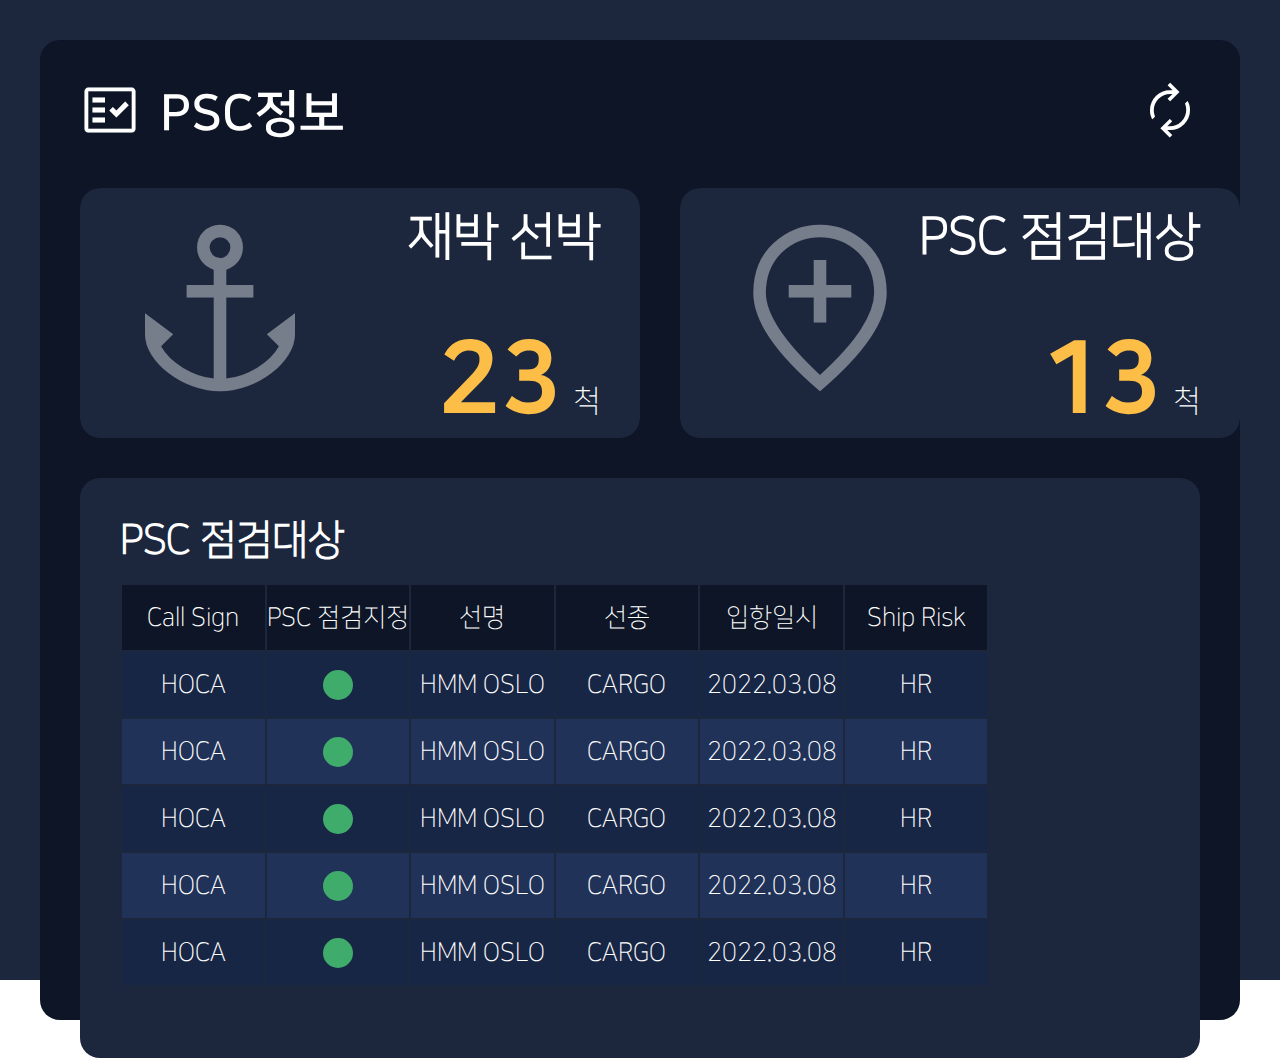
==== dashboard4.html @ a21d6be3 "kr6 project" ====
<!DOCTYPE html>
<html lang="en">

<head>
    <meta charset="UTF-8">
    <meta http-equiv="X-UA-Compatible" content="IE=edge">
    <meta name="viewport" content="width=device-width, initial-scale=1.0">
    <link rel="stylesheet" href="css/style.css">

    <!-- Bootstrap CSS -->
    <link href="https://cdn.jsdelivr.net/npm/bootstrap@5.1.3/dist/css/bootstrap.min.css" rel="stylesheet"
        integrity="sha384-1BmE4kWBq78iYhFldvKuhfTAU6auU8tT94WrHftjDbrCEXSU1oBoqyl2QvZ6jIW3" crossorigin="anonymous">
    <!-- Bootstrap bundle-->
    <script src="https://cdn.jsdelivr.net/npm/bootstrap@5.1.3/dist/js/bootstrap.bundle.min.js"
        integrity="sha384-ka7Sk0Gln4gmtz2MlQnikT1wXgYsOg+OMhuP+IlRH9sENBO0LRn5q+8nbTov4+1p"
        crossorigin="anonymous"></script>
    <!-- Bootstrap popper-->
    <script src="https://cdn.jsdelivr.net/npm/@popperjs/core@2.10.2/dist/umd/popper.min.js"
        integrity="sha384-7+zCNj/IqJ95wo16oMtfsKbZ9ccEh31eOz1HGyDuCQ6wgnyJNSYdrPa03rtR1zdB"
        crossorigin="anonymous"></script>
    <script script src="https://cdn.jsdelivr.net/npm/bootstrap@5.1.3/dist/js/bootstrap.min.js"
        integrity="sha384-QJHtvGhmr9XOIpI6YVutG+2QOK9T+ZnN4kzFN1RtK3zEFEIsxhlmWl5/YESvpZ13"
        crossorigin="anonymous"></script>
    <!-- Bootstrap icon -->
    <link rel="stylesheet" href="https://cdn.jsdelivr.net/npm/bootstrap-icons@1.7.1/font/bootstrap-icons.css">
    <!-- Google icon -->
    <link rel="stylesheet"
        href="https://fonts.googleapis.com/css2?family=Material+Symbols+Outlined:opsz,wght,FILL,GRAD@20..48,100..700,0..1,-50..200" />
    <title>PSC정보</title>
    <script src="//code.jquery.com/jquery-3.4.1.min.js"></script>
    <script src="js/main.js" type="text/javascript"></script>
</head>

<body>
    <div class="kr_container">
        <div class="section">
            <div class="contents_1">
                <div class="point">
                    <span class="material-symbols-outlined">fact_check</span>
                </div>
                <h3>PSC정보</h3>
                <div class="reset">
                    <span onclick="loaderShow()" class="material-symbols-outlined">autorenew</span>
                </div>
            </div>
            <div class="contents_2">
                <div class="contents__box" id="open1">
                    <div class="bg_gradient"></div>
                    <div class="contents__box__icon">
                        <span class="material-symbols-outlined">anchor</span>
                    </div>
                    <div class="contents__box__title">재박 선박</div>
                    <div class="contents__box__info"><span>23</span>척</div>
                </div>
                <div class="contents__box" id="open2">
                    <div class="bg_gradient"></div>
                    <div class="contents__box__icon">
                        <span class="material-symbols-outlined">add_location</span>
                    </div>
                    <div class="contents__box__title">PSC 점검대상</div>
                    <div class="contents__box__info"><span>13</span>척</div>
                </div>
                <div class="contents__box" id="open3">
                    <div class="bg_gradient"></div>
                    <div class="contents__box__icon">
                        <span class="material-symbols-outlined">where_to_vote</span>
                    </div>
                    <div class="contents__box__title">PSC 점검지정</div>
                    <div class="contents__box__info"><span>23</span>척</div>
                </div>
            </div>
            <div class="contents_3">
                <div class="contents_3__title">PSC 점검대상</div>
                <div class="contents_3__table">
                    <table class="table">
                        <colgroup>
                            <col width="16.6%">
                            <col width="16.6%">
                            <col width="16.6%">
                            <col width="16.6%">
                            <col width="16.6%">
                            <col width="16.6%">
                        </colgroup>
                        <thead>
                            <tr class="table_title">
                                <th>Call Sign</th>
                                <th>PSC 점검지정</th>
                                <th>선명</th>
                                <th>선종</th>
                                <th>입항일시</th>
                                <th>Ship Risk</th>
                            </tr>
                        </thead>
                        <tbody>
                            <tr>
                                <td>HOCA</td>
                                <td class="check">
                                    <div></div>
                                </td>
                                <td>HMM OSLO</td>
                                <td>CARGO</td>
                                <td>2022.03.08</td>
                                <td>HR</td>
                            </tr>
                            <tr>
                                <td>HOCA</td>
                                <td class="check">
                                    <div></div>
                                </td>
                                <td>HMM OSLO</td>
                                <td>CARGO</td>
                                <td>2022.03.08</td>
                                <td>HR</td>
                            </tr>
                            <tr>
                                <td>HOCA</td>
                                <td class="check">
                                    <div></div>
                                </td>
                                <td>HMM OSLO</td>
                                <td>CARGO</td>
                                <td>2022.03.08</td>
                                <td>HR</td>
                            </tr>
                            <tr>
                                <td>HOCA</td>
                                <td class="check">
                                    <div></div>
                                </td>
                                <td>HMM OSLO</td>
                                <td>CARGO</td>
                                <td>2022.03.08</td>
                                <td>HR</td>
                            </tr>
                            <tr>
                                <td>HOCA</td>
                                <td class="check">
                                    <div></div>
                                </td>
                                <td>HMM OSLO</td>
                                <td>CARGO</td>
                                <td>2022.03.08</td>
                                <td>HR</td>
                            </tr>
                        </tbody>
                    </table>
                </div>
            </div>
        </div>

        <!-- 로딩 중 -->
        <div class="loader">
            <div class="loader__box">
                <div class="loader__circle">
                    <span style="--i:1;"></span>
                    <span style="--i:2;"></span>
                    <span style="--i:3;"></span>
                    <span style="--i:4;"></span>
                    <span style="--i:5;"></span>
                    <span style="--i:6;"></span>
                    <span style="--i:7;"></span>
                    <span style="--i:8;"></span>
                    <span style="--i:9;"></span>
                    <span style="--i:10;"></span>
                    <span style="--i:11;"></span>
                    <span style="--i:12;"></span>
                    <span style="--i:13;"></span>
                    <span style="--i:14;"></span>
                    <span style="--i:15;"></span>
                    <span style="--i:16;"></span>
                    <span style="--i:17;"></span>
                    <span style="--i:18;"></span>
                    <span style="--i:19;"></span>
                    <span style="--i:20;"></span>
                </div>
            </div>
        </div>
    </div>

</body>
</html>
---- css/style.css ----
/* 공통 */
@font-face {
    font-family: 'NanumSquareB';
    src: url("font/NanumSquareB.otf") format("opentype");
}

@font-face {
    font-family: 'NanumSquareEB';
    src: url("font/NanumSquareEB.otf") format("opentype");
}

@font-face {
    font-family: 'NanumSquareL';
    src: url("font/NanumSquareL.otf") format("opentype");
}

@font-face {
    font-family: 'NanumSquareOTF_acB';
    src: url("font/NanumSquareOTF_acB.otf") format("opentype");
}

@font-face {
    font-family: 'NanumSquareOTF_acEB';
    src: url("font/NanumSquareOTF_acEB.otf") format("opentype");
}

@font-face {
    font-family: 'NanumSquareOTF_acL';
    src: url("font/NanumSquareOTF_acL.otf") format("opentype");
}

@font-face {
    font-family: 'NanumSquareOTF_acR';
    src: url("font/NanumSquareOTF_acR.otf") format("opentype");
}

@font-face {
    font-family: 'NanumSquareR';
    src: url("font/NanumSquareR.otf") format("opentype");
}


* {
    padding: 0;
    margin: 0;
}

ul {
    list-style: none;
}

html {
    width: 100%;
    height: 100%;
    font-size: 10px;
}

body {
    width: 100%;
    height: 100%;
    font-family: 'NanumSquareL'
}

/* dashboard4 */
/* PSC정보 */

/* contents_1 */
.kr_container {
    position: relative;
    background-color: #1c273e;
    height: 100%;
    padding: 40px;
}

.kr_container .section {
    background-color: #0d1526;
    height: 100%;
    border-radius: 20px;
    padding: 40px;
}

.kr_container .section .contents_1 {
    display: flex;
    align-items: center;
    padding-bottom: 40px;
    position: relative;
}

.kr_container .section .contents_1 span {
    font-size: 60px;
    color: #fff;
    transition: .4s;
}

.kr_container .section .contents_1 .point {
    margin-right: 20px;
    margin-bottom: 0.5rem;
}

.kr_container .section .contents_1 .reset {
    position: absolute;
    right: 0;
    cursor: pointer;
    margin-bottom: 0.5rem;
}

.kr_container .section .contents_1 .reset:hover span {
    color: #aeaeae;
    transition: .4s;
    transform: rotate(90deg);
}

.kr_container .section .contents_1 h3 {
    color: #fff;
    font-size: 50px;
    font-family: 'NanumSquareB';
}

/* contents_2 */
.contents_2 {
    display: flex;
    justify-content: space-between;
    margin-bottom: 40px;
    height: 250px;
}

.contents__box {
    min-width: 560px;
    width: 100%;
    height: 250px;
    border-radius: 20px;
    margin: 0 20px;
    position: relative;
    overflow: hidden;
    cursor: pointer;
}

.contents__box:first-child {
    margin-left: 0;
}

.contents__box:last-child {
    margin-right: 0;
}

.contents__box .bg_gradient {
    min-width: 560px;
    width: 100%;
    height: 250px;
    border-radius: 20px;
    overflow: hidden;
    background-color: #1C273E;
    transition: .7s;
}

.contents__box:hover .bg_gradient {
    background: linear-gradient(45deg, #2D64D7, #003198, #000);
    background-size: 200% 200%;
    animation: gradientOpacity 3s ease infinite;
    border-radius: 20px;
    border: 3px solid #fff;
    transition: .7s;
}

.contents__box.active .bg_gradient {
    background: linear-gradient(45deg, #2D64D7, #003198, #000);
    background-size: 200% 200%;
    animation: gradientOpacity 3s ease infinite;
    border-radius: 20px;
    border: 3px solid #fff;
    transition: .7s;
}

.contents__box .contents__box__icon {
    position: absolute;
    left: 40px;
    top: 20px;
}

.contents__box .contents__box__icon span {
    color: rgba(255, 255, 255, 0.4);
    font-size: 200px;
}

.contents__box.active .contents__box__icon span {
    animation: motion 0.4s linear 0s infinite alternate;
}

.contents__box .contents__box__title {
    position: absolute;
    right: 40px;
    top: 20px;
    font-size: 50px;
    font-weight: 700;
    color: #fff;
    transition: .6s;
}

.contents__box .contents__box__info {
    position: absolute;
    right: 40px;
    bottom: 0;
    color: #fff;
    font-size: 30px;
}

.contents__box .contents__box__info span {
    color: #FDBE47;
    font-size: 100px;
    font-weight: bold;
    font-family: 'NanumSquareEB';
    padding-right: 10px;
}

/* gradient animation */
@keyframes gradientOpacity {
    0% {
        background-position: 0% 50%;
    }

    50% {
        background-position: 100% 50%;
    }

    100% {
        background-position: 0% 50%;
    }
}

/* opacity animation */
@keyframes fadeOut {
    0% {
        opacity: 0;
    }

    100% {
        opacity: 1;
    }
}

/* icon animation */
@keyframes motion {
    0% {
        margin-top: 0;
    }

    100% {
        margin-top: 10px;
    }
}

/* contents_3 */
.contents_3 {
    background-color: #1c273e;
    padding: 40px;
    /* height: 430px; */
    height: calc(100% - 400px);
    border-radius: 20px;
    overflow: hidden;
}

.contents_3__title {
    color: #fff;
    font-size: 40px;
    font-weight: 700;
    border: none;
    margin-bottom: 20px;
}

.contents_3 .contents_3__table {
    max-height: calc(100% - 80px);
    overflow: auto;
}

.contents_3 .contents_3__table::-webkit-scrollbar {
    width: 10px;
}

.contents_3 .contents_3__table::-webkit-scrollbar-thumb {
    background-color: rgba(255, 255, 255, .3);
    border-radius: 10px;
    background-clip: padding-box;
    border: 2px solid transparent;
}

.contents_3 .contents_3__table::-webkit-scrollbar-track {
    background-color: rgba(238, 242, 247, .2);
    border-radius: 10px;
}

/* table */
.table {
    text-align: center;
    font-size: 25px;
    font-weight: lighter;
    line-height: 1;
    color: #fff;
}

.table>:not(caption)>*>* {
    border: none;
}

.table>:not(:first-child) {
    border: none !important;
}

.table .table_title th {
    background-color: #0d1526 !important;
    color: #fff;
    position: sticky;
    top: 0px;
    z-index: 1;
}

.table tbody tr {
    cursor: pointer;
}

.table tbody tr:hover {
    outline: 1px dashed #fff;
    color: #fff;
    outline-offset: -1px;
}

.table tbody tr:active {
    outline: 1px dashed #fff;
    color: #fff;
    outline-offset: -1px;
}

.table tr th {
    font-weight: 400;
    padding: 20px 0;
}

.table tr td {
    padding: 20px 0;
    color: #fff;
}

.table,
tr,
td {
    border: none;
}

.table tr .check {
    position: relative;
}

.table tr .check div {
    position: absolute;
    left: 50%;
    top: 50%;
    transform: translate(-50%, -50%);
    width: 30px;
    height: 30px;
    background-color: #3fac6c;
    border-radius: 50px;
    animation: fadeOutOpacityGreen 3s ease-out infinite;
}

tr:nth-child(odd) {
    background-color: #182645;
}

tr:nth-child(even) {
    background-color: #203258;
}

/* green opacity animation */
@keyframes fadeOutOpacityGreen {

    0% {
        background-color: #3fac6c;
    }

    50% {
        background-color: #00ff6a;
    }

    100% {
        background-color: #3fac6c;
    }
}

/* loader */
.loader {
    display: none;
}

.loader__box {
    position: absolute;
    left: 50%;
    top: 50%;
    transform: translate(-50%, -50%);
    z-index: 3;
    display: flex;
    justify-content: center;
    align-items: center;
    width: 100%;
    min-height: 100vh;
    background: rgba(0, 0, 0, .4);
    animation: animateBg 10s linear infinite;
}

.loader__box .loader__circle {
    position: relative;
    width: 120px;
    height: 120px;
}

.loader__box .loader__circle span {
    position: absolute;
    top: 0;
    left: 0;
    width: 100%;
    height: 100%;
    transform: rotate(calc(18deg * var(--i)));
}

.loader__box .loader__circle span::before {
    content: '';
    position: absolute;
    top: 0;
    left: 0;
    width: 15px;
    height: 15px;
    border-radius: 50%;
    background: skyblue;
    box-shadow: 0 0 10px skyblue,
        0 0 20px skyblue,
        0 0 40px skyblue,
        0 0 60px skyblue,
        0 0 80px skyblue,
        0 0 100px skyblue;
    animation: animate 2s linear infinite;
    animation-delay: calc(0.1s * var(--i));
}

/* icon animate */
@keyframes animate {
    0% {
        transform: scale(1);
    }
    80%,
    100% {
        transform: scale(0);
    }
}

/* dashboard3 */
/* 상태 모니터링 */
.monitoring .contents_2 {
    margin-bottom: 0;
    min-width: 1200px;
    height: 140px;
    position: absolute;
    right: 140px;
    top: 120px;
    z-index: 2;
    background: linear-gradient(45deg, #2D64D7, #003198, #000);
    background-size: 200% 200%;
    animation: gradientOpacity 3s ease infinite;
    border-radius: 100px 100px;
    border: 3px solid #fff;
    display: flex;
    justify-content: space-between;
    align-items: center;
}

.monitoring .contents_2 .contents_2__box {
    width: 600px;
    font-size: 50px;
    color: #fff;
    display: flex;
    justify-content: space-between;
    align-items: center;
    padding: 0 60px;
}

.monitoring .contents_2 .center {
    width: 20px;
    text-align: center;
    font-size: 100px;
    font-weight: 100;
    color: #fff;
}

.monitoring .contents_2 .contents_2__box div span {
    font-size: 100px;
    font-weight: 700;
    color: #FDBE47;
    padding-right: 10px;
}

.monitoring .contents_2 .contents_2__box div {
    font-size: 30px;
}

.monitoring .contents_3 {
    height: calc(100% - 110px);
}

.monitoring .contents_3 .contents_3__table {
    max-height: calc(100% - 80px);
    font-weight: 700;
}

.monitoring .contents_3 .contents_3__table thead th div {
    display: flex;
    justify-content: center;
    align-items: center;
    height: 40px;
}

.monitoring .contents_3 .contents_3__table .table_title span {
    font-size: 40px;
    padding-right: 5px;
}

.monitoring .contents_3 .contents_3__table tbody tr div {
    display: flex;
    justify-content: center;
    align-items: center;
    height: 32px;
}

.monitoring .contents_3 .contents_3__table tbody tr .caution {
    color: #fcbe48;
}

.monitoring .contents_3 .contents_3__table tbody tr .danger {
    color: #db4555;
}

.monitoring .contents_3 .contents_3__table tbody tr .overdue {
    font-size: 18px;
    margin-left: 10px;
    padding: 4px 8px;
    border: 3px solid;
}

.monitoring .contents_3 .contents_3__table tbody tr .normal {
    color: #37955e;
}



/* dashboard2 */
/* 사고대응지원 서비스 */
.service .contents_box {
    display: flex;
    
}

.service .contents_box .left {
    min-width: 1100px;
    width: 100%;
}

.service .contents_box .right {
    padding-left: 40px;
    min-width: 620px;
    width: 100%;
}

.service .contents_box .contents_5 {
    background-color: #1c273e;
    border-radius: 20px;
    height: 810px;
    overflow: scroll;
    position: relative;
}

.service .contents_3 {
    height: 580px;
    margin-bottom: 40px;
}

.service .contents_3 .contents_3__title {
    margin-bottom: 0;
}

.service .contents_3 .contents_3__table {
    max-height: 400px;
    font-weight: 700;
}

.service .contents_3 .contents_3__level {
    display: flex;
    justify-content: end;
    font-size: 25px;
    color: #fff;
    padding-bottom: 10px;
}

.service .contents_3 .contents_3__level .step {
    padding-left: 40px;
    position: relative;
    display: flex;
    align-items: center;
}

.service .contents_3 .contents_3__level .step div {
    padding-left: 40px;
}

.service .contents_3 .contents_3__level .step span {
    position: absolute;
    width: 30px;
    height: 30px;
    border-radius: 50px;
}

.service .contents_3 .table tr .step__check {
    position: relative;
}

.service .contents_3 .table tr .step__check div {
    position: absolute;
    left: 50%;
    top: 50%;
    transform: translate(-50%, -50%);
    width: 30px;
    height: 30px;
    border-radius: 50px;
}

.red {
    background-color: #f14c51;
}

.step__check .red {
    animation: fadeOutOpacityRed 3s ease-out infinite;
}

.orange {
    background-color: #fdbe47;
}

.yellow {
    background-color: #fff700;
}

.green {
    background-color: #3fac6c;
}

/* red opacity animation */
@keyframes fadeOutOpacityRed {

    0% {
        background-color: #f14c51;
    }

    50% {
        background-color: #ba0a10;
    }

    100% {
        background-color: #f14c51;
    }
}

/* contents_4 */
.service .contents_4 {
    display: flex;
    justify-content: space-between;
    align-items: center;
}

.service .contents_4 .contents_4__box {
    min-width: 260px;
    width: 100%;
    height: 190px;
    background: linear-gradient(45deg, #204798, #072257);
    border-radius: 20px;
    text-align: center;
    padding: 30px 20px;
    margin-right: 20px;
    box-sizing: border-box;
    cursor: pointer;
}

.service .contents_4 .contents_4__box:last-child {
    margin-right: 0;
}

.service .contents_4 .contents_4__box:hover {
    background: linear-gradient(45deg, #2D64D7, #003198, #000);
    background-size: 200% 200%;
    animation: gradientOpacity 3s ease infinite;
    border-radius: 20px;
    border: 3px solid #fff;
    transition: .7s;
}

.service .contents_4 .contents_4__box.active {
    background: linear-gradient(45deg, #2D64D7, #003198, #000);
    background-size: 200% 200%;
    animation: gradientOpacity 3s ease infinite;
    border-radius: 20px;
    border: 3px solid #fff;
    transition: .7s;
}

.service .contents_4 .contents_4__box .contents_4__box__step {
    font-size: 60px;
    font-weight: 700;
    color: #fff;
}

.service .contents_4 .contents_4__box .contents_4__box__info {
    font-size: 25px;
    color: #c3c3c3;
}

.contents_4__red {
    color: #f14c51;
}

.contents_4__orange {
    color: #fdbe47;
}

.contents_4__yellow {
    color: #fff700;
}

.contents_4__green {
    color: #3fac6c;
}

/* contents_5 오른쪽 팝업 */
.service .contents_5 {
    position: relative;
}

.service .contents_5 .contents_5__top {
    padding: 40px;
}

.service .contents_5 .contents_5__title {
    height: 40px;
    line-height: 40px;
    color: #fff;
    font-size: 40px;
    font-weight: 700;
    border: none;
    margin-bottom: 20px;
    display: flex;
    align-items: center;
}

.service .contents_5 .contents_5__title div {
    display: inline-block;
}

.service .contents_5 .contents_5__title span {
    color: #fdbe47;
    font-size: 40px;
    padding-left: 10px;
}

.service .contents_5 .contents_5__vessel_info {
    display: flex;
    color: #fff;
    font-size: 20px;
    margin-bottom: 20px;
}

.service .contents_5 .contents_5__vessel_info div span {
    padding: 0 20px 0 10px;
}

.service .contents_5 .contents_5__img {
    height: 275px;
    border-radius: 20px;
    overflow: hidden;
    position: relative;
}

.service .contents_5 .contents_5__img img {
    width: 100%;
    position: absolute;
    left: 50%;
    top: 50%;
    transform: translate(-50%, -50%);
}

.service .contents_5 .contents_5__bottom {
    background-color: #203258;
    width: 100%;
    height: 345px;
    overflow: hidden;
    border-radius: 0 0 20px 20px;
    padding: 40px;
    position: relative;
}

.service #chartdiv {
    position: absolute;
    left: 50%;
    top: 0px;
    transform: translate(-50%);
}

.service #chartdiv canvas:last-child {
    height: 300px !important;
}

.contents_5__bottom .contents_5__vessel_info {
    position: absolute;
    bottom: 0;
}



/* dashboard1 */
/* 자율운항지원 서비스 */
/* contents_4 */
.service_2 .contents_4 .contents_4__box {
    padding: 20px;
}

.service_2 .contents_4__box__step_2 {
    font-size: 25px;
    font-weight: 400;
    color: #fff;
}

.service_2 .location {
    height: 90px;
}

.service_2 .contents_4__box__step_2 .contents_4__orange {
    padding-left: 10px;
}

/* contents_5 */
.service_2 .contents_5 .contents_5__top {
    padding: 40px 40px 20px 40px
}

.service_2 .contents_5 .contents_5__bottom {
    padding: 0;
    height: auto;
    font-size: 20px;
}

.service_2 .contents_5 .contents_5__vessel_info_2 {
    display: flex;
    justify-content: end;
    color: #fff;
    font-size: 20px;
    font-weight: lighter;
    padding: 20px 0 5px;
}

.service_2 .contents_5 .contents_5__vessel_info_2 div {
    padding: 0 10px;
}

.contents_5__vessel_info_2__ {
    text-align: right;
    color: #fff;
    font-size: 20px;
    font-weight: lighter;
}

.service_2 .contents_5 .contents_5__bottom {
    width: 100%;
    height: auto;
    overflow: hidden;
    border-radius: 0 0 20px 20px;
    position: relative;
}

.service_2 .contents_5 .contents_5__bottom .toggle {
    padding-left: 0;
    font-size: 25px;
    color: #1c273e;
    margin-bottom: 0;
}

.service_2 .contents_5 .contents_5__bottom .toggle .toggle__menu {
    position: relative;
    background-color: #fff;
    margin-bottom: 5px;
    padding: 15px 40px;
}

.service_2 .contents_5 .contents_5__bottom .toggle .toggle__menu:last-child {
    margin: 0;
}

.service_2 .contents_5 .contents_5__bottom .toggle .toggle__menu ul {
    padding-left: 0;
    font-size: 20px;
}

.service_2 .contents_5 .contents_5__bottom .toggle .toggle__menu ul li {
    display: flex;
    justify-content: space-between;
    align-items: center;
    padding: 10px 0;
}


.service_2 .contents_5 .contents_5__bottom .toggle a {
    text-decoration: none;
    color: #1c273e;
    display: flex;
    align-items: center;
}

.service_2 .contents_5 .contents_5__bottom .toggle a.active span:last-child {
    transform: rotate(180deg);
}

.service_2 .contents_5 .contents_5__bottom .toggle a span {
    font-size: 30px;
}

.service_2 .contents_5 .contents_5__bottom .toggle a span:first-child {
    padding-right: 20px;
}

.service_2 .contents_5 .contents_5__bottom .toggle a span:last-child {
    position: absolute;
    right: 40px;
}



/* dashboard6 */
/* 화물양적하 및 선박 입출항 지원*/
.support .contents_3 {
    height: calc(100% - 530px);
    margin-bottom: 40px;
}



/* dashboard5 */
/* 접이안 */
/* left */
.folding .contents_5 .contents_5__top {
    padding: 40px 40px 0 40px
}

.folding .contents_box .left {
    padding-left: 40px;
    min-width: 620px;
    width: 100%;
}

.folding .contents_box .contents_5__title {
    justify-content: space-between;
}

.folding .contents_box .contents_5__title span {
    color: #fff;
}

.folding .contents_5 .contents_5__location {
    height: 275px;
    border-radius: 20px;
    padding: 40px;
    background-color: #0d1526;
    overflow: hidden;
    position: relative;
    color: #fff;
    font-size: 25px;
}

.folding .contents_5__location .contents_5__location__name {
    font-size: 40px;
    font-weight: 700;
    margin-bottom: 40px;
}

.folding .contents_5__location .contents_5__location__box {
    position: relative;
    margin-bottom: 40px;
}

.folding .contents_5__location .contents_5__location__box .line {
    height: 3px;
    background-color: #7a7a7a;
}

.folding .contents_5 .contents_5__location .contents_5__location__box .circle_box {
    display: flex;
    justify-content: space-between;
    align-items: center;
    width: 100%;
    position: absolute;
    top: 50%;
    transform: translate(0, -50%);
}

.folding .contents_5__location .contents_5__location__box .circle_box .circle {
    width: 25px;
    height: 25px;
    background-color: #7a7a7a;
    border-radius: 50px;
}

.folding .contents_5__location .contents_5__location__box .circle_box .circle.active {
    width: 25px;
    height: 25px;
    background-color: #3fac6c;
    border-radius: 50px;
}

.folding .contents_5__location .contents_5__location__info {
    display: flex;
    justify-content: space-between;
}

/* event log table */
.contents_5__bottom_box {
    background-color: #1c273e;
    padding: 40px;
    /* height: 430px; */
    height: calc(100% - 100px);
    overflow: hidden;
}

.contents_5__bottom_title {
    color: #fff;
    font-size: 40px;
    font-weight: 700;
    border: none;
    margin-bottom: 20px;
}

.contents_5__bottom_table {
    max-height: 250px;
    overflow: auto;
}

.contents_5__bottom_table::-webkit-scrollbar {
    width: 10px;
}

.contents_5__bottom_table::-webkit-scrollbar-thumb {
    background-color: rgba(255, 255, 255, .3);
    border-radius: 10px;
    background-clip: padding-box;
    border: 2px solid transparent;
}

.contents_5__bottom_table::-webkit-scrollbar-track {
    background-color: rgba(238, 242, 247, .2);
    border-radius: 10px;
}

.contents_5__bottom_table .table {
    color: #fff;
}

.contents_5__bottom_table .table tr th {
    font-weight: 400;
    padding: 20px 0;
}

.contents_5__bottom_table .table tr td {
    font-size: 20px;
    font-weight: 400;
    padding: 20px 0;
}

/* right */
.folding .contents_box .right {
    min-width: 1140px;
    width: 100%;
    border-radius: 20px;
    position: relative;
}

.folding .contents_box .right .folding_img {
    width: 100%;
    height: 100%;
    border-radius: 20px;
    background: url("../img/vessel2.jpeg");
    background-repeat: no-repeat;
    background-position: center;
    background-size: cover;
}

.folding .contents_box .right .folding_img .unit {
    color: #fff;
    font-size: 40px;
    font-weight: 700;
}

.folding .contents_box .right .folding_img .unit__info {
    display: flex;
    justify-content: center;
    align-items: center;
    width: 100%;
    position: absolute;
    bottom: 40px;
}

.folding .contents_box .right .folding_img .unit__info div {
    padding: 0 20px;
}

.folding .contents_box .right .folding_img .unit__info div span {
    font-size: 20px;
}
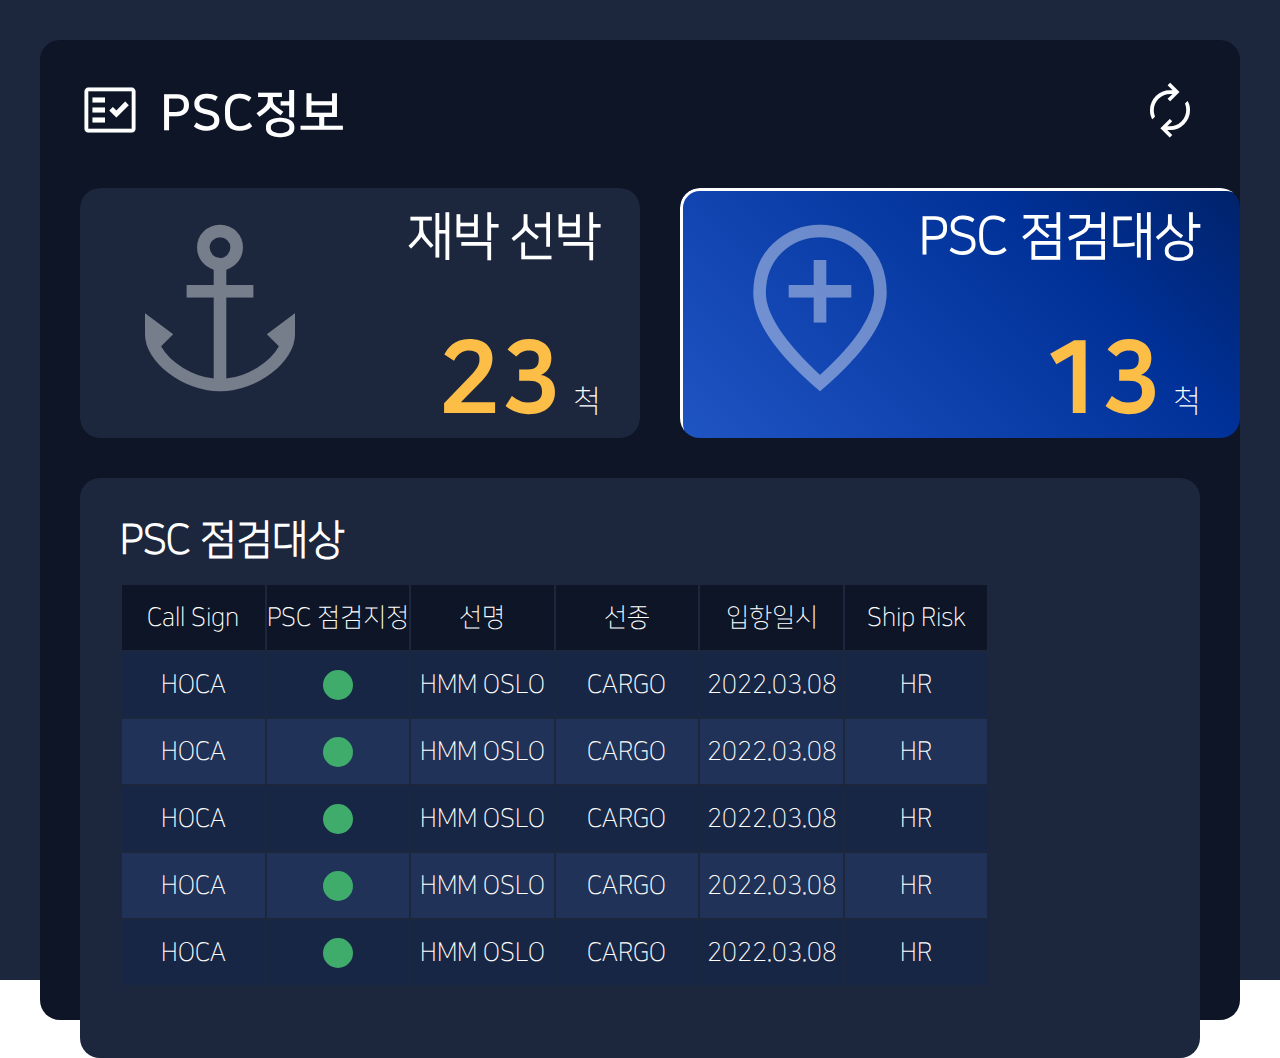
==== commit 9b7667bd: "dashboard all update" ====
--- a/dashboard4.html
+++ b/dashboard4.html
@@ -52,7 +52,7 @@
                     <div class="contents__box__title">재박 선박</div>
                     <div class="contents__box__info"><span>23</span>척</div>
                 </div>
-                <div class="contents__box" id="open2">
+                <div class="contents__box active" id="open2">
                     <div class="bg_gradient"></div>
                     <div class="contents__box__icon">
                         <span class="material-symbols-outlined">add_location</span>
--- a/css/style.css
+++ b/css/style.css
@@ -22,7 +22,7 @@
 @font-face {
     font-family: 'NanumSquareOTF_acEB';
     src: url("font/NanumSquareOTF_acEB.otf") format("opentype");
-}
+}1
 
 @font-face {
     font-family: 'NanumSquareOTF_acL';
@@ -570,7 +570,7 @@
     background-color: #1c273e;
     border-radius: 20px;
     height: 810px;
-    overflow: scroll;
+    overflow-y: scroll;
     position: relative;
 }
 
@@ -952,7 +952,6 @@
 }
 
 .folding .contents_box .left {
-    padding-left: 40px;
     min-width: 620px;
     width: 100%;
 }
@@ -1113,4 +1112,474 @@
 
 .folding .contents_box .right .folding_img .unit__info div span {
     font-size: 20px;
+}
+
+
+/* dashboard All */
+.dashboard_all {
+    position: relative;
+    width: 100%;
+    height: 100%;
+    background-color: #1c263d;
+}
+
+.dashboard_all > h3 {
+    color: #fff;
+    font-size: 50px;
+    position: absolute;
+    left: 15px;
+    top: 0;
+}
+
+.dashboard_all .dashboard_all_box {
+    position: absolute;
+    left: 50%;
+    top: 50%;
+    transform: translate(-50%, -50%);
+    width: 100%;
+    height: 100%;
+    padding-top: 60px;
+  
+}
+
+/* dashboard All Top */
+
+.dashboard_all .dashboard_all_box .dashboard_all_top {
+    display: flex;
+    justify-content: center;
+    align-items: center;
+    height: 50%;
+}
+
+.dashboard_all .dashboard_all_box .kr_container {
+    width: 33.3%;
+}
+
+ .dashboard_all .kr_container {
+    padding: 5px;
+ }
+
+ .dashboard_all .kr_container .section {
+    border-radius: 5px;
+    padding: 15px;
+ }
+
+ .dashboard_all .kr_container .contents_1 {
+    padding-bottom: 15px;
+ }
+
+ .dashboard_all .kr_container .contents_1 .point {
+    margin-right: 10px;
+ }
+
+ .dashboard_all .kr_container .contents_1 span {
+    font-size: 25px;
+ }
+
+ .dashboard_all .kr_container .contents_1 h3 {
+    font-size: 20px;
+ }
+
+ /* left */
+ .dashboard_all .kr_container .left {
+    min-width: 60%;
+ }
+
+ .dashboard_all .kr_container .contents_3 {
+    border-radius: 5px;
+    padding: 15px;
+    height: auto;
+    margin-bottom: 15px;
+ }
+
+ .dashboard_all .kr_container .contents_3__title {
+    font-size: 15px;
+ }
+
+ .dashboard_all .kr_container .contents_3__level {
+    font-size: 10px;
+ }
+
+ .dashboard_all .kr_container .contents_3__level .step {
+    padding-left: 10px;
+ }
+
+ .dashboard_all .kr_container .contents_3__level .step div {
+    padding-left: 20px;
+ }
+
+ .dashboard_all .kr_container .contents_3__level .step span {
+    width: 15px;
+    height: 15px;
+ }
+
+ .dashboard_all .kr_container .contents_3__table {
+    max-height: 240px;
+ }
+
+ .dashboard_all .kr_container .contents_3__table .table {
+    font-size: 10px;
+ }
+
+ .dashboard_all .kr_container .contents_3__table .table tr th {
+    padding: 10px 0;
+ }
+
+ .dashboard_all .kr_container .contents_3__table .table tr td {
+    padding: 10px 0;
+ }
+
+ .dashboard_all .kr_container .contents_3__table .table tr .step__check div {
+    width: 15px;
+    height: 15px;
+ }
+
+ /* right */
+ .dashboard_all .kr_container .right {
+    min-width: 40%;
+    padding-left: 15px;
+ }
+
+ .dashboard_all .kr_container .contents_box .contents_5 {
+    border-radius: 5px;
+    height: 420px;
+ }
+
+ .dashboard_all .kr_container .contents_box .contents_5__top {
+    padding: 15px;
+ }
+
+ .dashboard_all .kr_container .contents_box .contents_5__title {
+    height: 15px;
+    font-size: 15px;
+    line-height: 15px;
+    margin-bottom: 10px;
+ }
+ 
+ .dashboard_all .kr_container .contents_box .contents_5__title span {
+    font-size: 15px;
+ }
+ 
+ .dashboard_all .kr_container .contents_box .contents_5__vessel_info {
+    font-size: 6px;
+    margin-bottom: 10px;
+ }
+
+ .dashboard_all .kr_container .contents_box .contents_5__vessel_info div span {
+    padding: 0;
+ }
+
+ .dashboard_all .kr_container .contents_box .contents_5__img {
+    height: 110px;
+    border-radius: 5px;
+ }
+
+ .dashboard_all .kr_container .contents_box .contents_5__vessel_info_2 {
+    font-size: 6px;
+    padding: 5px 0 0;
+ }
+
+ .dashboard_all .kr_container .contents_box .contents_5__vessel_info_2 div {
+    padding: 0 5px;
+ }
+
+ .dashboard_all .kr_container .contents_box .contents_5__vessel_info_2 .material-symbols-outlined {
+    font-size: 10px;
+ }
+
+ .dashboard_all .kr_container .contents_box .contents_5__vessel_info_2__ {
+    font-size: 6px;
+ }
+
+ .dashboard_all .kr_container .contents_box .contents_5__bottom {
+    border-radius: 0 0 5px 5px;
+ }
+
+ .dashboard_all .kr_container .contents_box .contents_5__bottom .toggle a {
+    font-size: 12px;
+ }
+
+ .dashboard_all .kr_container .contents_box .contents_5__bottom .toggle a span {
+    font-size: 15px;
+ }
+
+ .dashboard_all .kr_container .contents_box .contents_5__bottom .toggle a span:first-child {
+    padding-right: 5px;
+ }
+
+ .dashboard_all .kr_container .contents_box .contents_5__bottom .toggle a span:last-child {
+    right: 10px;
+ }
+
+ .dashboard_all .kr_container .contents_box .contents_5__bottom .toggle .toggle__menu {
+    padding: 14px 10px;
+    margin-bottom: 2px;
+ }
+
+ .dashboard_all .kr_container .contents_box .contents_5__bottom .toggle__menu ul {
+    font-size: 10px;
+ }
+
+ .dashboard_all .kr_container .contents_box .contents_5__bottom .toggle__menu ul li {
+    padding: 5px 0;
+ }
+
+ .dashboard_all .kr_container .contents_box .contents_4 .contents_4__box {
+    min-width: 86px;
+    height: 86px;
+    border-radius: 5px;
+    margin-right: 5px;
+    padding: 20px 5px;
+ }
+
+ .dashboard_all .kr_container .contents_box .contents_4 .contents_4__box.active {
+    border: 1px solid #fff;
+ }
+
+ .dashboard_all .kr_container .contents_box .contents_4 .contents_4__box:hover {
+    border: 1px solid #fff;
+ }
+
+ .dashboard_all .kr_container .contents_box .contents_4 .contents_4__box .contents_4__box__step {
+    font-size: 20px;
+ }
+
+ .dashboard_all .kr_container .contents_box .contents_4 .contents_4__box .contents_4__box__info {
+    font-size: 10px;
+ }
+
+ .dashboard_all .kr_container .contents_box .contents_4 .contents_4__box .contents_4__box__step_2 {
+    font-size: 10px;
+ }
+
+ .dashboard_all .kr_container .contents_box .contents_4 .location {
+    height: auto;
+ }
+
+ .dashboard_all .kr_container .contents_box .chartdiv {
+    padding: 20px;
+    height: 215px;
+ }
+
+ .dashboard_all .kr_container .contents_box .chartdiv1 {
+    position: absolute;
+    left: -10px;
+    top: 0;
+ }
+
+ .dashboard_all .kr_container #chartdiv canvas:last-child {
+    height: auto !important;
+ }
+
+ /* dashboardAll dashboard3 */
+
+ .dashboard_all .monitoring .contents_2 {
+    min-width: 400px;
+    height: 60px;
+    right: 40px;
+    top: 40px;
+    border: 1px solid #fff;
+ }
+
+ .dashboard_all .monitoring .contents_2 .contents_2__box {
+    width: auto;
+    font-size: 20px;
+    padding: 0 20px;
+ }
+
+ .dashboard_all .monitoring .contents_2 .contents_2__box div {
+    font-size: 10px;
+ }
+
+ .dashboard_all .monitoring .contents_2 .contents_2__box div span {
+    font-size: 40px;
+    padding: 0 5px 0 20px;
+ }
+
+ .dashboard_all .monitoring .contents_2 .center {
+    font-size: 40px;
+ }
+
+ .dashboard_all .monitoring .contents_3 {
+    height: calc(100% - 50px);
+    margin-bottom: 0;
+ }
+
+ .dashboard_all .monitoring .contents_3__table {
+    max-height: 350px;
+ }
+
+ .dashboard_all .monitoring .contents_3 .contents_3__table .table_title span {
+    font-size: 15px;
+ }
+
+ .dashboard_all .monitoring .contents_3 .contents_3__table thead th div {
+    height: 15px;
+ }
+
+ .dashboard_all .monitoring .contents_3 .contents_3__table tbody tr div {
+    height: 15px;
+ }
+
+ .dashboard_all .monitoring .contents_3 .contents_3__table tbody tr .overdue {
+    font-size: 10px;
+    border: 1px solid;
+    margin-left: 5px;
+ }
+
+ /* dashboard All Bottom */
+
+.dashboard_all .dashboard_all_box .dashboard_all_bottom {
+    display: flex;
+    justify-content: center;
+    align-items: center;
+    height: 50%;
+}
+
+.dashboard_all .dashboard_all_box .dashboard_all_bottom .contents_2 {
+    height: auto;
+    margin-bottom: 15px;
+}
+
+.dashboard_all .dashboard_all_box .dashboard_all_bottom .contents__box {
+    min-width: 120px;
+    height: 100px;
+    border-radius: 5px;
+    margin: 0 5px;
+}
+
+.dashboard_all .dashboard_all_box .dashboard_all_bottom .contents__box:first-child {
+    margin-left: 0;
+}
+
+.dashboard_all .dashboard_all_box .dashboard_all_bottom .contents__box .bg_gradient {
+    min-width: 120px;
+    height: 100px;
+    border-radius: 5px;
+}
+
+.dashboard_all .dashboard_all_box .dashboard_all_bottom .contents__box.active .bg_gradient {
+    border: 1px solid #fff;
+}
+
+.dashboard_all .dashboard_all_box .dashboard_all_bottom .contents__box:hover .bg_gradient {
+    border: 1px solid #fff;
+}
+
+.dashboard_all .dashboard_all_box .dashboard_all_bottom .contents__box .contents__box__title {
+    font-size: 15px;
+    right: 10px;
+    top: 15px;
+}
+
+.dashboard_all .dashboard_all_box .dashboard_all_bottom .contents__box .contents__box__info span {
+    font-size: 35px;
+    padding-right: 5px;
+}
+
+.dashboard_all .dashboard_all_box .dashboard_all_bottom .contents__box .contents__box__info {
+    font-size: 15px;
+    right: 15px;
+}
+
+.dashboard_all .dashboard_all_box .dashboard_all_bottom .contents__box .contents__box__icon {
+    left: 10px;
+    top: 10px;
+}
+
+.dashboard_all .dashboard_all_box .dashboard_all_bottom .contents__box .contents__box__icon span {
+    font-size: 80px;
+}
+
+.dashboard_all .psc_info .contents_3 {
+    margin-bottom: 0;
+    height: calc(100% - 165px);
+}
+
+.dashboard_all .dashboard_all_box .dashboard_all_bottom .contents_3 .table tr .check div {
+    width: 15px;
+    height: 15px;
+}
+
+/* dashboard 5 */
+
+.dashboard_all .folding .left {
+    min-width: 35%;
+}
+
+.dashboard_all .folding .contents_5 .contents_5__location {
+    padding: 15px;
+    border-radius: 5px;
+    height: auto;
+}
+
+.dashboard_all .folding .contents_5 .contents_5__location__name {
+    font-size: 15px;
+    margin-bottom: 15px;
+}
+
+.dashboard_all .folding .contents_5 .contents_5__location__box {
+    margin-bottom: 15px;
+}
+
+.dashboard_all .folding .contents_5 .contents_5__location__box .line {
+    height: 1px;
+}
+
+.dashboard_all .folding .contents_5 .contents_5__location__box .circle_box .circle {
+    width: 10px;
+    height: 10px;
+}
+
+.dashboard_all .folding .contents_5 .contents_5__location__info {
+    font-size: 10px;
+}
+
+.dashboard_all .folding .contents_5__bottom_box {
+    padding: 0 15px 15px;
+}
+
+.dashboard_all .folding .contents_5__bottom_title {
+    font-size: 15px;
+    margin-bottom: 10px;
+}
+
+.dashboard_all .folding .contents_5__bottom_table {
+    max-height: 210px;
+}
+
+.dashboard_all .folding .contents_5__bottom_table .table tr th {
+    padding: 10px 0;
+    font-size: 10px;
+}
+
+.dashboard_all .folding .contents_5__bottom_table .table tr td {
+    font-size: 10px;
+}
+
+.dashboard_all .folding .right {
+    min-width: 65%;
+}
+
+.dashboard_all .folding .right .folding_img {
+    border-radius: 5px;
+}
+
+.dashboard_all .folding .right .folding_img .unit__info {
+    font-size: 15px;
+    bottom: 20px;
+}
+
+.dashboard_all .folding .right .folding_img .unit__info div {
+    padding: 0 5px;
+}
+
+.dashboard_all .folding .right .folding_img .unit__info div span {
+    font-size: 10px;
+}
+
+/* dashboard 6 */
+
+.dashboard_all .support .contents_3__table {
+    max-height: 130px;
 }